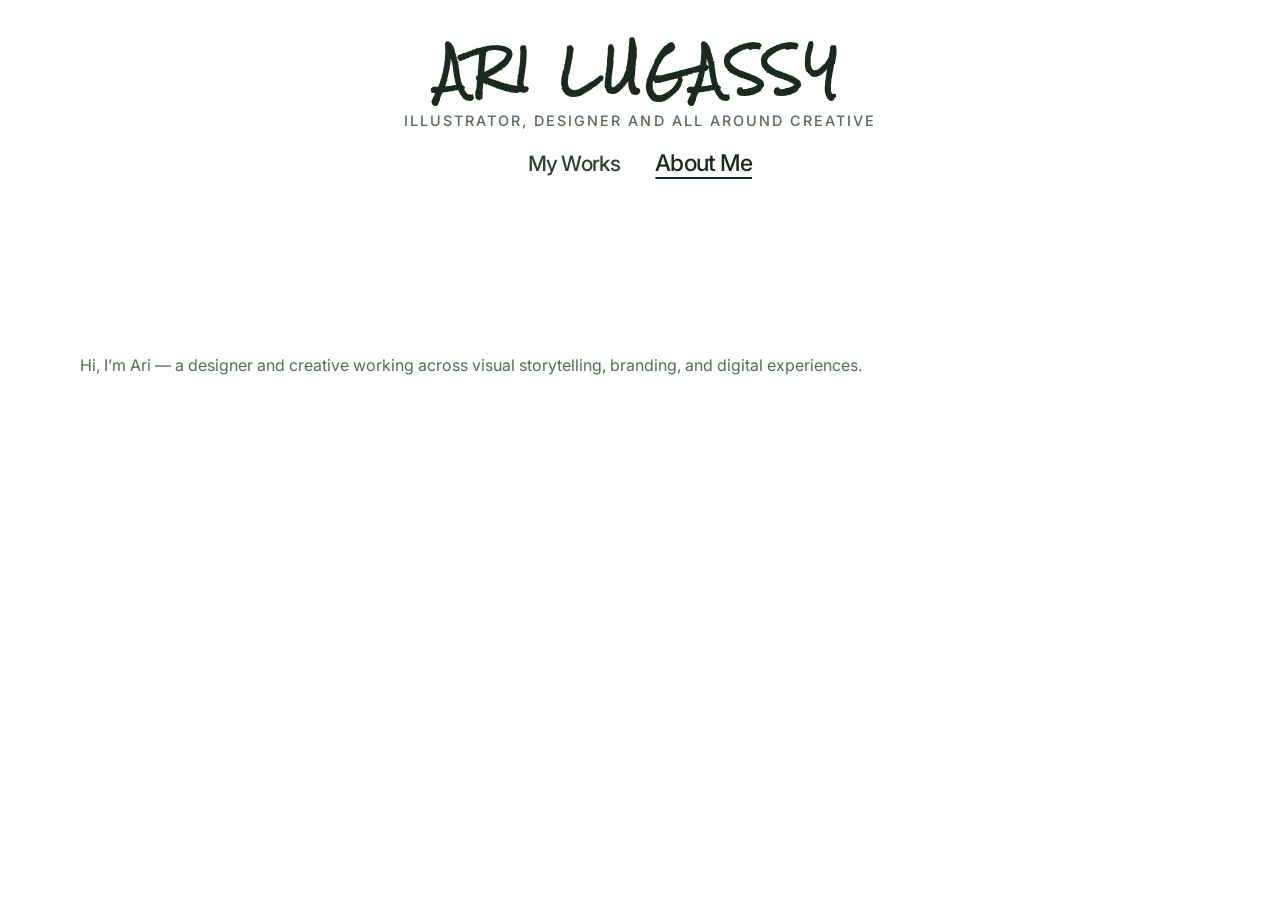
==== about.html @ 33f7a7a1 "initial" ====
<!DOCTYPE html>
<html lang="en">
<head>
  <meta charset="UTF-8" />
  <meta name="viewport" content="width=device-width, initial-scale=1.0" />
  <title>About Me | Ari Lugassy</title>
  <link rel="preconnect" href="https://fonts.googleapis.com">
  <link rel="preconnect" href="https://fonts.gstatic.com" crossorigin>
  <link href="https://fonts.googleapis.com/css2?family=Cormorant+Garamond:wght@500;600;700&family=Inter:wght@400;500;600;700&family=Rock+Salt&display=swap" rel="stylesheet">
  <link rel="stylesheet" href="styles.css?v=2" />
</head>
<body>
  <main>
    <section class="hero" id="home">
      <div class="container hero-content">
        <h1 class="hero-heading">Ari Lugassy</h1>
        <p class="hero-subtitle">Illustrator, Designer and All Around Creative</p>
        <div class="nav-labels" aria-label="Portfolio sections">
          <a href="index.html#works" class="works-label">My Works</a>
          <a href="about.html" class="about-label is-active">About Me</a>
        </div>
      </div>
    </section>

    <section class="section section-alt">
      <div class="container">
        <div class="about-content">
          <p>Hi, I’m Ari — a designer and creative working across visual storytelling, branding, and digital experiences.</p>
        </div>
      </div>
    </section>
  </main>

  <script src="script.js?v=3"></script>
</body>
</html>
---- styles.css ----
:root {
  color-scheme: light;
  --bg: #ffffff;
  --surface: #f7faf8;
  --surface-alt: #edf3ee;
  --text: #1a2a1d;
  --muted: #556b58;
  --accent: #2cba70;
  --accent-2: #1e8f51;
  --border: rgba(0, 0, 0, 0.08);
}

* {
  box-sizing: border-box;
}

html,
body {
  margin: 0;
  min-height: 100%;
  font-family: Inter, system-ui, -apple-system, BlinkMacSystemFont, "Segoe UI", sans-serif;
  background: #ffffff;
  color: var(--text);
}

img,
svg {
  max-width: 100%;
}

button,
a {
  font: inherit;
}

a {
  color: var(--accent);
  text-decoration: none;
}

.container {
  width: min(1120px, calc(100% - 2rem));
  margin: 0 auto;
}

.hero {
  padding: 3.2rem 0 4.5rem;
}

.hero-content {
  max-width: 1000px;
  margin: 0 auto;
  text-align: center;
}

.nav-labels {
  display: flex;
  justify-content: center;
  align-items: center;
  gap: 2.2rem;
  margin-top: 1.25rem;
}

.hero-subtitle {
  margin: 1.15rem auto 0;
  font-size: 0.9rem;
  line-height: 1.5;
  letter-spacing: 0.14em;
  text-transform: uppercase;
  color: var(--muted);
  font-weight: 500;
}

.social-icons {
  display: flex;
  justify-content: center;
  align-items: center;
  gap: 1rem;
  margin-top: 0.85rem;
  color: var(--text);
}

.social-icons span,
.social-icons a {
  display: inline-flex;
  color: inherit;
  text-decoration: none;
  transition: transform 0.25s ease, opacity 0.25s ease, color 0.25s ease, filter 0.25s ease;
}

.social-icons a:hover {
  opacity: 1;
  color: var(--accent-2);
  filter: drop-shadow(0 0 14px rgba(44, 186, 112, 0.55));
  transform: scale(1.04);
}

.social-icons svg {
  display: block;
  width: 2.5rem;
  height: 2.5rem;
}

.social-icons span:first-child svg,
.social-icons a:first-child svg {
  fill: none;
  stroke: currentColor;
  stroke-width: 1.8;
}

.social-icons .social-icon-dot {
  fill: currentColor;
  stroke: none;
}

.social-icons span:last-child svg,
.social-icons a:last-child svg {
  fill: currentColor;
}

h1 {
  font-size: clamp(2.6rem, 3.5vw, 4.5rem);
  line-height: 0.98;
  font-family: "Cormorant Infant", Georgia, serif;
  letter-spacing: 0.01em;
  text-transform: uppercase;
}

.nav-labels a {
  font-size: clamp(1rem, 1.65vw, 1.55rem);
  line-height: 1;
  letter-spacing: -0.04em;
  font-weight: 500;
  color: var(--text);
  text-decoration: none;
  transition: transform 0.25s ease, text-decoration-color 0.25s ease, font-size 0.25s ease, opacity 0.25s ease, color 0.25s ease, text-shadow 0.25s ease;
  opacity: 0.9;
}

.nav-labels a.is-active {
  text-decoration: underline;
  text-decoration-thickness: 1.5px;
  text-underline-offset: 0.28em;
  font-size: clamp(1.05rem, 1.8vw, 1.65rem);
  opacity: 1;
}

.nav-labels a:hover {
  opacity: 1;
  color: var(--accent-2);
  text-shadow: 0 0 14px rgba(44, 186, 112, 0.55);
  transform: scale(1.04);
}

.nav-labels a.about-label:hover {
  font-size: clamp(1.05rem, 1.8vw, 1.65rem);
}

.about-placeholder {
  min-height: 0;
}

.eyebrow {
  text-transform: uppercase;
  letter-spacing: 0.24em;
  color: var(--accent);
  font-size: 0.78rem;
  margin-bottom: 1rem;
}

h1,
h2,
h3 {
  margin: 0;
}

h1 {
  font-size: clamp(2.6rem, 3.5vw, 4.5rem);
  line-height: 0.98;
}

h1 span {
  color: var(--accent);
}

p {
  color: var(--muted);
  line-height: 1.75;
}

.button {
  display: inline-flex;
  align-items: center;
  justify-content: center;
  padding: 0.95rem 1.55rem;
  border-radius: 999px;
  background: linear-gradient(135deg, var(--accent), var(--accent-2));
  color: #ffffff;
  font-weight: 700;
  border: none;
  box-shadow: 0 18px 40px rgba(44, 186, 112, 0.18);
  margin-top: 1.75rem;
}


.button-secondary {
  background: rgba(255, 255, 255, 0.06);
  color: var(--text);
  border: 1px solid rgba(255, 255, 255, 0.08);
}

.section {
  padding: 5.5rem 0 4.5rem;
}

.section-alt {
  background: #ffffff;
}

.section-header {
  max-width: 720px;
  margin-bottom: 1.4rem;
}

.cards,
.project-list {
  display: grid;
  gap: 1.5rem;
}

.card,
.project-card {
  padding: 1.75rem;
  border: 1px solid var(--border);
  border-radius: 24px;
  background: rgba(255, 255, 255, 0.03);
}

.card h3,
.project-card h3 {
  margin-bottom: 0.95rem;
}

.works-grid {
  display: grid;
  grid-template-columns: repeat(4, minmax(0, 1fr));
  gap: 2.5rem;
}

@media (min-width: 1151px) {
  .works-grid {
    display: flex;
    flex-wrap: wrap;
    justify-content: center;
  }

  .works-grid > .work-slot {
    flex: 0 1 calc((100% - 7.5rem) / 4);
  }
}

@media (max-width: 1150px) {
  .works-grid {
    grid-template-columns: repeat(2, minmax(0, 1fr));
  }
}

@media (max-width: 720px) {
  .works-grid {
    grid-template-columns: minmax(0, 1fr);
    width: min(100%, 560px);
    margin-inline: auto;
    justify-items: center;
  }
}

.work-slot,
.work-slot * {
  box-shadow: none !important;
  text-shadow: none !important;
  filter: none !important;
}

.work-slot {
  min-width: 0;
  background: transparent !important;
  border: none !important;
  border-radius: 0 !important;
  overflow: visible;
  transition: transform 0.25s ease;
  box-shadow: none !important;
  transform: none !important;
}

.work-slot:hover {
  transform: scale(1.02) !important;
  border-color: var(--border) !important;
}

.work-preview {
  aspect-ratio: 16 / 10;
  background: transparent;
  display: flex;
  align-items: center;
  justify-content: center;
  border: none;
  border-bottom: none;
  outline: none;
  appearance: none;
  -webkit-appearance: none;
  position: relative;
  padding: 0;
  transition: transform 0.25s ease, box-shadow 0.25s ease;
  transform-origin: center;
}

.work-slot:hover .work-preview {
  transform: scale(1.02);
}

.slot-placeholder {
  font-size: 0.9rem;
  font-weight: 500;
  color: var(--muted);
}

.work-slot-placeholder {
  cursor: default;
}

.work-slot-placeholder:hover {
  transform: none !important;
}

.placeholder-preview,
.work-slot-placeholder:hover .work-preview {
  transform: none !important;
}

.placeholder-preview {
  border: 1px dashed rgba(26, 42, 29, 0.2);
  background: var(--surface);
  color: var(--muted);
  font-size: 0.9rem;
}

.work-info {
  padding: 1rem 0.5rem 0;
  text-align: center;
}

.work-info h3 {
  margin: 0;
  font-size: 1.2rem;
}

.work-info p {
  display: none;
  margin: 0;
  font-size: 0.95rem;
  color: var(--muted);
}

.work-info .work-subtitle {
  display: block;
  margin-top: 0.2rem;
  font-size: 0.85rem;
}

.hero-heading {
  font-family: 'Rock Salt', cursive;
  font-weight: 600;
  letter-spacing: 0.12em;
  font-size: clamp(1.75rem, 4vw, 2.75rem);
  margin: 0;
  line-height: 0.92;
  color: var(--text);
  white-space: nowrap;
}

.contact-section {
  display: flex;
  align-items: flex-start;
  justify-content: space-between;
  gap: 2rem;
}

.site-footer {
  margin-top: 10rem;
  padding: 1.75rem 0;
  border-top: 1px solid rgba(255, 255, 255, 0.04);
}

.project-page {
  min-height: 100vh;
  background: #ffffff;
}

.project-page .hero {
  padding: 2rem 0 2.5rem;
}

.project-page .hero-heading {
  font-size: 2.5rem;
}

.project-page .hero-subtitle {
  margin-top: 0.65rem;
  font-size: 0.68rem;
}

.project-page .nav-labels {
  gap: 1.75rem;
  margin-top: 1.25rem;
}

.project-page .nav-labels a,
.project-page .nav-labels a.is-active,
.project-page .nav-labels a.about-label:hover {
  font-size: 1.15rem;
}

.project-shell {
  min-height: 100vh;
  display: flex;
  align-items: flex-start;
  justify-content: center;
  padding: 0 1rem 2rem;
  background: #ffffff;
}

.project-window {
  width: min(100%, 1500px);
  margin: 0 auto;
  background: #ffffff;
}

.project-caption {
  color: var(--accent);
  font-size: 0.72rem;
  font-weight: 700;
  letter-spacing: 0.18em;
  text-transform: uppercase;
}

.project-info {
  width: 100%;
  margin-top: 0;
  margin-bottom: 1.5rem;
  text-align: center;
}

.project-kicker {
  margin: 0 0 0.7rem;
  color: var(--accent);
  font-size: 0.72rem;
  font-weight: 700;
  letter-spacing: 0.18em;
  text-transform: uppercase;
}

.project-info h1 {
  margin: 0 auto 0.7rem auto;
  font-size: clamp(2.35rem, 5vw, 4.1rem);
  line-height: 0.96;
  letter-spacing: -0.04em;
  text-align: center;
}

.project-info p {
  margin: 0 auto;
  color: var(--muted);
  font-size: 0.95rem;
  line-height: 1.7;
  letter-spacing: 0.04em;
  text-transform: none;
  text-align: center;
}

.project-info .project-team-credit {
  margin-top: 0.4rem;
  font-size: 0.9rem;
}

.project-subtext {
  margin: 0.75rem auto 1.4rem auto;
  color: var(--muted);
  font-size: 1rem;
  line-height: 1.7;
  letter-spacing: 0.02em;
  text-align: center;
  max-width: 760px;
}

.gallery-panel,
.gallery-panel * {
  box-shadow: none !important;
  text-shadow: none !important;
  filter: none !important;
}

.gallery-panel {
  position: relative;
  z-index: 1;
  width: min(100%, 1500px);
  margin: 0 auto;
  display: flex !important;
  flex-direction: column !important;
  align-items: flex-start;
  gap: 1rem;
  background: transparent !important;
  background-color: transparent !important;
  background-image: none !important;
  border-radius: 0;
  padding: 0 0 1.5rem;
  box-shadow: none !important;
  border: none;
  transform: none !important;
}

.project-image-list {
  display: grid;
  gap: 1.1rem;
  width: 100%;
}

.project-image-list-two-column {
  grid-template-columns: repeat(2, minmax(0, 1fr));
}

@media (max-width: 720px) {
  .project-image-list-two-column {
    grid-template-columns: 1fr;
  }
}

.project-image-card {
  margin: 0;
  overflow: hidden;
  border-radius: 20px;
  border: none;
  background: #f8faf8;
  box-shadow: 0 18px 40px rgba(17, 28, 20, 0.04);
}

.project-embed-card {
  background: linear-gradient(180deg, rgba(246, 249, 247, 0.9), rgba(255, 255, 255, 1));
  border: 1px solid rgba(0, 0, 0, 0.06);
}

.project-image-card iframe {
  display: block;
  width: 100%;
  height: 760px;
  border: 0;
  background: #ffffff;
}

.project-embed-large iframe {
  height: 760px;
}

.project-image-card img {
  display: block;
  width: 100%;
  max-height: 72vh;
  object-fit: contain;
  background: #ffffff;
  cursor: zoom-in;
}

.project-image-card img:focus-visible {
  outline: 3px solid var(--accent-2);
  outline-offset: 3px;
}

.project-lightbox {
  position: fixed;
  width: min(92vw, 1300px);
  max-width: none;
  max-height: 92vh;
  padding: 3.5rem 1rem 1rem;
  overflow: visible;
  border: 0;
  background: transparent;
}

.project-lightbox::backdrop {
  background: rgba(12, 17, 14, 0.82);
}

.project-lightbox img {
  display: block;
  width: auto;
  height: auto;
  max-width: 100%;
  max-height: calc(92vh - 4.5rem);
  margin: auto;
  object-fit: contain;
  box-shadow: 0 20px 60px rgba(0, 0, 0, 0.35);
}

.project-lightbox-close {
  position: absolute;
  top: 0.5rem;
  right: 0.5rem;
  display: inline-flex;
  align-items: center;
  justify-content: center;
  width: 44px;
  height: 44px;
  padding: 0;
  border: 1px solid rgba(255, 255, 255, 0.55);
  border-radius: 4px;
  color: #ffffff;
  background: rgba(0, 0, 0, 0.25);
  font-size: 1.6rem;
  cursor: pointer;
}

.project-lightbox-close:focus-visible {
  outline: 2px solid #ffffff;
  outline-offset: 3px;
}

.project-image-card-compact {
  width: min(100%, 560px);
  margin-inline: auto;
  border: 1px solid rgba(26, 42, 29, 0.18);
  box-shadow: 0 10px 28px rgba(0, 0, 0, 0.3) !important;
}

.project-image-card-compact img {
  max-height: 50vh;
}

.project-image-section {
  grid-column: 1 / -1;
  width: 100%;
  margin-top: 4rem;
}

.project-image-section h2 {
  margin: 0 0 1.75rem;
  text-align: center;
  font-family: "Cormorant Garamond", Georgia, serif;
  font-size: 2rem;
}

.project-poster-grid {
  display: grid;
  grid-template-columns: repeat(3, minmax(0, 1fr));
  align-items: start;
  gap: clamp(0.35rem, 1.5vw, 1.5rem);
}

.poster-carousel-controls {
  display: none;
}

.project-poster-card {
  overflow: visible;
  border: 0;
  border-radius: 0;
  background: transparent;
}

.project-poster-card img {
  width: 100%;
  height: auto;
  max-height: none;
  object-fit: contain;
}

.project-image-section-always-carousel .poster-carousel {
  position: relative;
  width: min(100%, 560px, 72vh);
  aspect-ratio: 1;
  margin-inline: auto;
  overflow: hidden;
  touch-action: pan-y;
  box-shadow: 0 12px 26px rgba(17, 28, 20, 0.24) !important;
}

.project-image-section-always-carousel {
  display: grid;
  grid-template-columns: repeat(3, minmax(0, 1fr));
  align-items: start;
  column-gap: clamp(1rem, 4vw, 3rem);
}

.project-image-section-always-carousel > h2 {
  grid-column: 1 / -1;
}

.instagram-carousel-column {
  min-width: 0;
}

.project-image-section-always-carousel .project-poster-grid {
  display: block;
  width: 100%;
  height: 100%;
}

.project-image-section-always-carousel .project-poster-card,
.project-image-section-always-carousel .poster-carousel-slide {
  width: 100%;
  height: 100%;
}

.project-image-section-always-carousel .poster-carousel-slide {
  display: none;
}

.project-image-section-always-carousel .poster-carousel-slide.is-active,
.project-image-section-always-carousel .poster-carousel-slide.is-leaving,
.project-image-section-always-carousel .poster-carousel-slide.is-entering {
  display: block;
}

.project-image-section-always-carousel .project-poster-card img {
  width: 100%;
  height: 100%;
  max-height: none;
  object-fit: contain;
}

.project-image-section-always-carousel .poster-carousel-controls {
  display: flex;
  align-items: center;
  justify-content: center;
  gap: 1.5rem;
  width: min(100%, 560px, 72vh);
  margin: 1rem auto 0;
}

.project-image-section-always-carousel .poster-carousel-arrow {
  display: inline-flex;
  align-items: center;
  justify-content: center;
  width: 44px;
  height: 44px;
  padding: 0;
  color: var(--text);
  background: #ffffff;
  border: 1px solid var(--border);
  border-radius: 4px;
  font-size: 1.25rem;
  cursor: pointer;
}

.project-image-section-always-carousel .poster-carousel-arrow:focus-visible {
  outline: 2px solid var(--accent-2);
  outline-offset: 3px;
}

.poster-carousel-arrow {
  transition: transform 0.25s ease, color 0.25s ease, background-color 0.25s ease, border-color 0.25s ease, box-shadow 0.25s ease, text-shadow 0.25s ease;
}

.poster-carousel-arrow:hover {
  color: var(--accent-2);
  background: rgba(44, 186, 112, 0.12);
  border-color: var(--accent-2);
  text-shadow: 0 0 14px rgba(44, 186, 112, 0.55);
  transform: translateY(-2px) scale(1.06);
  box-shadow: 0 5px 14px rgba(44, 186, 112, 0.2);
}

.gallery-panel .poster-carousel-arrow:hover {
  text-shadow: 0 0 14px rgba(44, 186, 112, 0.55) !important;
  box-shadow: 0 5px 14px rgba(44, 186, 112, 0.2) !important;
}

.poster-carousel-arrow:active {
  transform: scale(0.96);
}

.project-image-section-always-carousel .poster-carousel-status {
  min-width: 3.5rem;
  color: var(--muted);
  font-size: 0.9rem;
  text-align: center;
}

.project-image-section-always-carousel .poster-carousel-slide.is-leaving {
  position: relative;
}

.project-image-section-always-carousel .poster-carousel-slide.is-entering {
  z-index: 1;
}

.project-image-section-always-carousel .poster-carousel-slide.move-next.is-entering {
  animation: instagram-slide-enter-from-right 0.32s cubic-bezier(0.22, 0.68, 0, 1) both;
}

.project-image-section-always-carousel .poster-carousel-slide.move-next.is-leaving {
  animation: instagram-slide-exit-to-left 0.32s cubic-bezier(0.22, 0.68, 0, 1) both;
}

.project-image-section-always-carousel .poster-carousel-slide.move-previous.is-entering {
  animation: instagram-slide-enter-from-left 0.32s cubic-bezier(0.22, 0.68, 0, 1) both;
}

.project-image-section-always-carousel .poster-carousel-slide.move-previous.is-leaving {
  animation: instagram-slide-exit-to-right 0.32s cubic-bezier(0.22, 0.68, 0, 1) both;
}

@keyframes instagram-slide-enter-from-right {
  from { transform: translateX(100%); }
  to { transform: translateX(0); }
}

@keyframes instagram-slide-exit-to-left {
  from { transform: translateX(0); }
  to { transform: translateX(-100%); }
}

@keyframes instagram-slide-enter-from-left {
  from { transform: translateX(-100%); }
  to { transform: translateX(0); }
}

@keyframes instagram-slide-exit-to-right {
  from { transform: translateX(0); }
  to { transform: translateX(100%); }
}

@media (min-width: 721px) {
  .project-poster-card img {
    box-shadow: 0 4px 14px rgba(26, 42, 29, 0.16) !important;
  }

  .project-image-section-hats .project-poster-grid {
    gap: clamp(2rem, 5vw, 3.75rem);
  }

  .project-image-section-hats .project-poster-card img {
    width: 110%;
    max-width: none;
    margin-inline: -5%;
  }
}

.project-recommendations {
  width: 100%;
  margin: 8rem auto 2rem;
  padding: 0 1.4rem;
}

.project-recommendations h2 {
  margin: 0 0 2rem;
  text-align: center;
  font-family: "Cormorant Garamond", Georgia, serif;
  font-size: 2rem;
}

.recommendation-grid {
  display: flex;
  align-items: flex-start;
  justify-content: space-between;
  gap: 2.5rem;
}

.recommendation-card {
  min-width: 0;
  flex: 0 1 auto;
}

.recommendation-link {
  display: block;
  width: fit-content;
  max-width: 100%;
  margin: 0 auto;
  color: var(--text);
  text-decoration: none;
}

.recommendation-link:focus-visible {
  outline: 2px solid var(--accent-2);
  outline-offset: 4px;
}

.recommendation-preview {
  display: flex;
  align-items: center;
  justify-content: center;
  width: fit-content;
  max-width: min(30vw, 453px);
  height: 320px;
  margin: 0 auto;
}

.recommendation-preview img {
  display: block;
  width: auto;
  height: 100%;
  max-width: 100%;
  object-fit: contain;
  transition: transform 0.2s ease;
}

.recommendation-preview-placeholder {
  width: min(100%, 280px);
  padding: 1.5rem;
  border: 1px dashed rgba(26, 42, 29, 0.2);
  background: var(--surface);
  color: var(--muted);
  text-align: center;
}

.recommendation-link:hover .recommendation-preview img {
  transform: scale(1.02);
}

.recommendation-link h3 {
  padding: 0.9rem 0.3rem 0;
  text-align: center;
  font-size: 1.1rem;
}

.recommendation-link:hover h3 {
  color: var(--accent-2);
}

@media (max-width: 1150px) {
  .recommendation-grid {
    display: grid;
    grid-template-columns: repeat(2, minmax(0, 1fr));
  }

  .recommendation-link,
  .recommendation-preview {
    width: 100%;
    max-width: none;
  }

  .recommendation-preview img {
    width: 100%;
  }
}

@media (min-width: 721px) and (max-width: 1150px) {
  .recommendation-card:last-child:nth-child(odd) {
    grid-column: 1 / -1;
    width: calc((100% - 2.5rem) / 2);
    justify-self: center;
  }
}

@media (max-width: 720px) {
  .project-image-section-always-carousel {
    grid-template-columns: minmax(0, 1fr);
  }

  .project-image-section-always-carousel .instagram-carousel-column + .instagram-carousel-column {
    margin-top: 2rem;
  }

  .gallery-panel {
    padding: 1.1rem 0.9rem 1rem;
  }

  .project-recommendations {
    margin-top: 5rem;
    padding: 0 0.9rem;
  }

  .recommendation-grid {
    grid-template-columns: minmax(0, 1fr);
    width: min(100%, 560px);
    margin-inline: auto;
  }

  .recommendation-preview {
    height: min(320px, calc(100vw - 2rem));
  }

  .project-poster-grid {
    display: block;
    width: min(100%, 560px);
    margin-inline: auto;
  }

  .poster-carousel {
    position: relative;
    width: min(84%, 35vh, 450px);
    margin-inline: auto;
    overflow: hidden;
    touch-action: pan-y;
    box-shadow: 0 4px 14px rgba(26, 42, 29, 0.16) !important;
  }

  .project-image-section-hats .poster-carousel,
  .project-image-section-hats .poster-carousel-controls {
    width: min(92.4%, 38.5vh, 495px);
  }

  .poster-carousel-slide {
    display: none;
    width: 100%;
  }

  .poster-carousel-slide.is-active {
    display: block;
  }

  .poster-carousel-slide.is-leaving,
  .poster-carousel-slide.is-entering {
    display: block;
  }

  .poster-carousel-slide.is-leaving {
    position: relative;
  }

  .poster-carousel-slide.is-entering {
    z-index: 1;
  }

  .poster-carousel-slide.move-next.is-entering {
    animation: poster-enter-from-right 0.32s cubic-bezier(0.22, 0.68, 0, 1) both;
  }

  .poster-carousel-slide.move-next.is-leaving {
    animation: poster-exit-to-left 0.32s cubic-bezier(0.22, 0.68, 0, 1) both;
  }

  .poster-carousel-slide.move-previous.is-entering {
    animation: poster-enter-from-left 0.32s cubic-bezier(0.22, 0.68, 0, 1) both;
  }

  .poster-carousel-slide.move-previous.is-leaving {
    animation: poster-exit-to-right 0.32s cubic-bezier(0.22, 0.68, 0, 1) both;
  }

  @keyframes poster-enter-from-right {
    from { transform: translateX(100%); }
    to { transform: translateX(0); }
  }

  @keyframes poster-exit-to-left {
    from { transform: translateX(0); }
    to { transform: translateX(-100%); }
  }

  @keyframes poster-enter-from-left {
    from { transform: translateX(-100%); }
    to { transform: translateX(0); }
  }

  @keyframes poster-exit-to-right {
    from { transform: translateX(0); }
    to { transform: translateX(100%); }
  }

  .poster-carousel-controls {
    display: flex;
    align-items: center;
    justify-content: center;
    gap: 1.5rem;
    width: min(84%, 35vh, 450px);
    margin: 1rem auto 0;
  }

  .poster-carousel-arrow {
    display: inline-flex;
    align-items: center;
    justify-content: center;
    width: 44px;
    height: 44px;
    padding: 0;
    color: var(--text);
    background: #ffffff;
    border: 1px solid var(--border);
    border-radius: 4px;
    font-size: 1.25rem;
    cursor: pointer;
  }

  .poster-carousel-arrow:focus-visible {
    outline: 2px solid var(--accent-2);
    outline-offset: 3px;
  }

  .poster-carousel-status {
    min-width: 3.5rem;
    color: var(--muted);
    font-size: 0.9rem;
    text-align: center;
  }

  .project-meta {
    grid-template-columns: 1fr;
  }

  .project-image-card iframe {
    height: 540px;
  }

  .project-embed-large iframe {
    height: 620px;
  }
}

@media (max-width: 840px) {
  .contact-section {
    flex-direction: column;
    align-items: stretch;
  }
}

@media (max-width: 720px) {
  .hero-heading {
    font-size: clamp(1.05rem, 7vw, 1.75rem);
  }

  .hero-subtitle {
    font-size: 0.65rem;
  }

  .project-page .hero-heading {
    font-size: 2.3rem;
  }

  .nav-labels {
    flex-direction: column;
    gap: 0.8rem;
    margin-top: 1.5rem;
  }

  .project-page .nav-labels {
    gap: 0.8rem;
    margin-top: 1rem;
  }

  .header-inner {
    flex-wrap: wrap;
  }

  .nav-toggle {
    display: flex;
  }

  .site-nav {
    width: 100%;
    flex-direction: column;
    align-items: start;
    gap: 1rem;
    margin-top: 1rem;
    display: none;
  }

  .site-nav.active {
    display: flex;
  }

  .cards,
  .project-list {
    grid-template-columns: 1fr;
  }

  .gallery-panel {
    width: min(100%, 720px);
  }

  .gallery-stage img {
    width: min(90vw, 720px);
    max-height: 64vh;
  }

  .gallery-thumb {
    width: 64px;
    height: 64px;
  }
}

@media (min-width: 481px) and (max-width: 720px) {
  .nav-labels {
    flex-direction: row;
    gap: 1.5rem;
  }
}

.work-slot {
  cursor: pointer;
}

.work-slot-placeholder {
  cursor: default;
}

.work-preview {
  width: 100%;
  padding: 0;
  border: none;
  background: transparent;
  cursor: pointer;
  height: 420px;
}

.placeholder-preview {
  cursor: default;
}

.cover-art {
  width: 100%;
  height: 100%;
  min-height: 240px;
  display: flex;
  align-items: center;
  justify-content: center;
  overflow: hidden;
}

.work-preview object,
.work-preview embed {
  width: 100%;
  height: 100%;
  min-height: 240px;
  display: block;
  border: none;
  background: #ffffff;
}

.cover-flock {
  background:
    radial-gradient(circle at 20% 20%, rgba(255,255,255,0.35), transparent 18%),
    linear-gradient(135deg, #e9f4ec 0%, #bedfc6 32%, #7bbf8e 100%);
  position: relative;
}

.cover-flock::before,
.cover-flock::after {
  content: "";
  position: absolute;
  width: 120px;
  height: 120px;
  border-radius: 50% 50% 45% 55%;
  background: rgba(20, 75, 48, 0.16);
  top: 18%;
}

.cover-flock::before {
  left: 18%;
  transform: rotate(-22deg);
}

.cover-flock::after {
  right: 18%;
  transform: rotate(22deg);
}

.cover-flock span {
  position: relative;
  z-index: 1;
  font-family: 'Grenze', serif;
  font-size: clamp(2.2rem, 4vw, 3.2rem);
  letter-spacing: 0.12em;
  color: #173d2d;
  text-transform: uppercase;
  text-align: center;
}

.work-preview img {
  width: 100%;
  height: 100%;
  object-fit: contain;
  display: block;
  border: none;
  outline: none;
  background: transparent;
}

.work-preview img {
  filter: drop-shadow(0 12px 16px rgba(17, 28, 20, 0.24)) !important;
}

.work-slot:hover .work-preview img {
  transform: scale(1.02);
}

@media (max-width: 720px) {
  .work-preview {
    height: min(420px, calc(100vw - 2rem));
  }
}

.gallery-panel {
  display: flex;
  flex-direction: column;
  align-items: center;
  gap: 1rem;
  width: min(100%, 980px);
}

.gallery-stage {
  width: 100%;
  background: rgba(255, 255, 255, 0.95);
  border-radius: 24px;
  padding: 1rem;
  box-shadow: 0 30px 90px rgba(0, 0, 0, 0.35);
}

.gallery-stage img {
  width: min(82vw, 860px);
  max-height: 72vh;
  object-fit: contain;
  border-radius: 16px;
  display: block;
  margin: 0 auto;
}

.gallery-reel {
  display: flex;
  justify-content: center;
  flex-wrap: wrap;
  gap: 0.75rem;
  width: 100%;
}

.gallery-thumb {
  width: 76px;
  height: 76px;
  padding: 0;
  border: 2px solid transparent;
  border-radius: 12px;
  overflow: hidden;
  background: rgba(255, 255, 255, 0.9);
  cursor: pointer;
  box-shadow: 0 10px 24px rgba(0, 0, 0, 0.16);
}

.gallery-thumb img {
  width: 100%;
  height: 100%;
  object-fit: cover;
  display: block;
}

.gallery-thumb.active {
  border-color: var(--accent);
  transform: translateY(-2px);
}

.gallery-close {
  position: absolute;
  top: -0.75rem;
  right: -0.75rem;
  border: none;
  background: rgba(255, 255, 255, 0.95);
  color: var(--text);
  width: 48px;
  height: 48px;
  border-radius: 999px;
  cursor: pointer;
  font-size: 1.4rem;
  box-shadow: 0 8px 24px rgba(0, 0, 0, 0.2);
  z-index: 2;
}

@media (max-width: 720px) {
  .gallery-stage img {
    width: min(90vw, 720px);
    max-height: 64vh;
  }

  .gallery-thumb {
    width: 64px;
    height: 64px;
  }
}

.gallery-modal {
  position: fixed;
  inset: 0;
  display: none;
  align-items: center;
  justify-content: center;
  z-index: 40;
  padding: 1.5rem;
}

.gallery-modal.open {
  display: flex;
}

.gallery-backdrop {
  position: absolute;
  inset: 0;
  background: rgba(5, 10, 14, 0.8);
  backdrop-filter: blur(8px);
}

.gallery-panel {
  position: relative;
  z-index: 1;
  width: min(100%, 980px);
  display: grid;
  grid-template-columns: auto 1fr auto;
  align-items: center;
  gap: 1rem;
}

.gallery-stage {
  background: rgba(255, 255, 255, 0.95);
  border-radius: 24px;
  padding: 1rem;
  box-shadow: 0 30px 90px rgba(0, 0, 0, 0.35);
}

.gallery-stage img {
  width: min(82vw, 860px);
  max-height: 78vh;
  object-fit: contain;
  border-radius: 16px;
  display: block;
}

.gallery-close,
.gallery-nav {
  border: none;
  background: rgba(255, 255, 255, 0.9);
  color: var(--text);
  width: 48px;
  height: 48px;
  border-radius: 999px;
  cursor: pointer;
  font-size: 1.4rem;
  box-shadow: 0 8px 24px rgba(0, 0, 0, 0.2);
}

.gallery-close {
  position: absolute;
  top: -0.75rem;
  right: -0.75rem;
  z-index: 2;
}

.gallery-nav {
  font-size: 1.2rem;
}

@media (max-width: 720px) {
  .gallery-panel {
    grid-template-columns: 1fr;
  }

  .gallery-nav-prev,
  .gallery-nav-next {
    position: absolute;
    bottom: 1rem;
  }

  .gallery-nav-prev {
    left: 1rem;
  }

  .gallery-nav-next {
    right: 1rem;
  }

  .gallery-stage img {
    width: min(90vw, 720px);
    max-height: 70vh;
  }
}
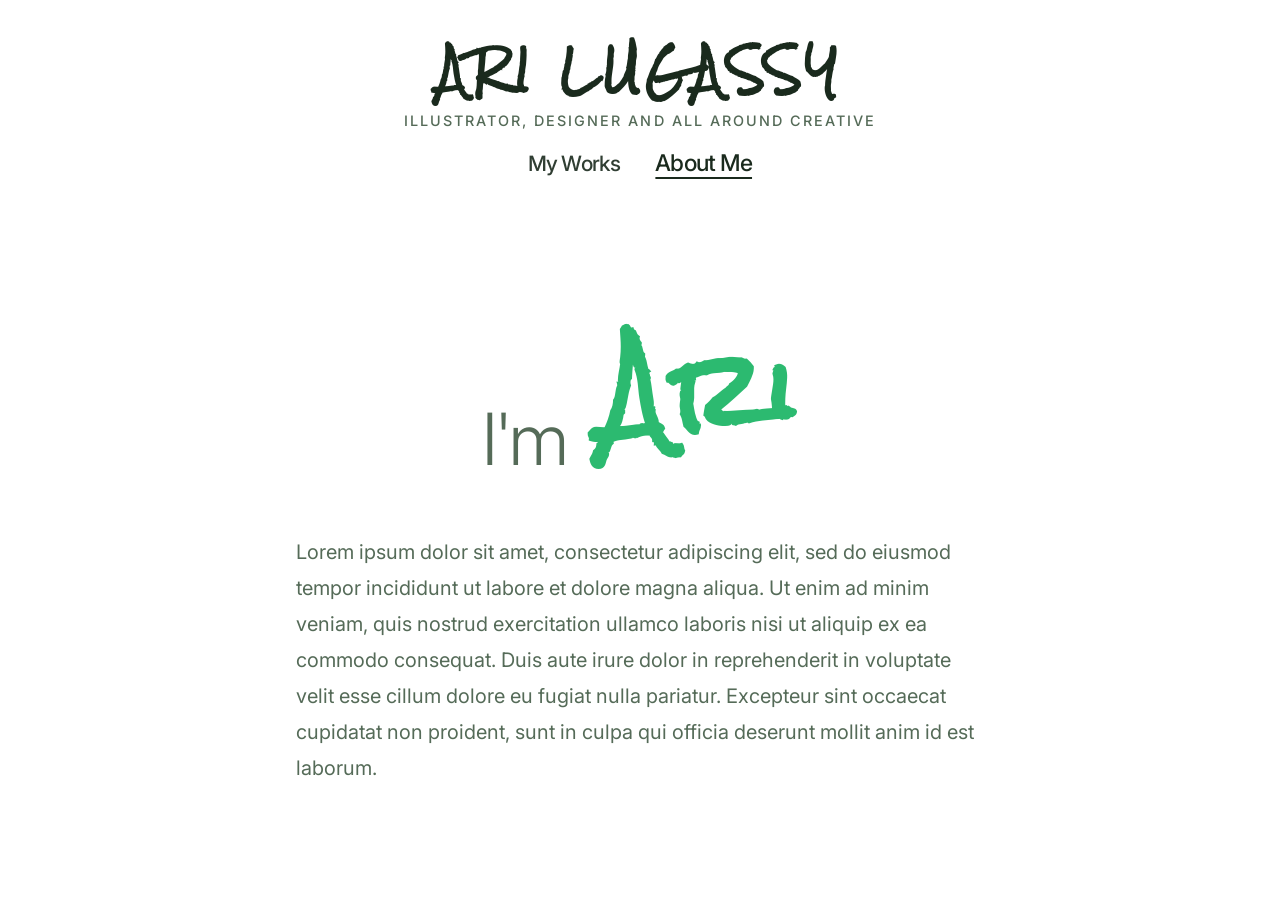
==== commit f5180c8f: "Insta and about me added insta link and started about me" ====
--- a/about.html
+++ b/about.html
@@ -25,7 +25,10 @@
     <section class="section section-alt">
       <div class="container">
         <div class="about-content">
-          <p>Hi, I’m Ari — a designer and creative working across visual storytelling, branding, and digital experiences.</p>
+          <h2 class="about-greeting">I'm <span class="large-ari">Ari</span></h2>
+          <p class="about-text">
+            Lorem ipsum dolor sit amet, consectetur adipiscing elit, sed do eiusmod tempor incididunt ut labore et dolore magna aliqua. Ut enim ad minim veniam, quis nostrud exercitation ullamco laboris nisi ut aliquip ex ea commodo consequat. Duis aute irure dolor in reprehenderit in voluptate velit esse cillum dolore eu fugiat nulla pariatur. Excepteur sint occaecat cupidatat non proident, sunt in culpa qui officia deserunt mollit anim id est laborum.
+          </p>
         </div>
       </div>
     </section>
--- a/styles.css
+++ b/styles.css
@@ -1466,4 +1466,41 @@
     width: min(90vw, 720px);
     max-height: 70vh;
   }
+}
+
+/* About Page Custom Styles */
+.about-content {
+  max-width: 720px;
+  margin: 0 auto;
+  padding: 0 1rem;
+}
+
+.about-greeting {
+  font-family: Inter, system-ui, -apple-system, BlinkMacSystemFont, "Segoe UI", sans-serif;
+  font-size: clamp(2.5rem, 6vw, 4.5rem);
+  font-weight: 300;
+  color: var(--muted);
+  line-height: 1.1;
+  margin: 0 0 3.5rem;
+  letter-spacing: -0.03em;
+  text-align: center;
+}
+
+.about-greeting .large-ari {
+  font-family: 'Rock Salt', cursive;
+  font-size: clamp(3.2rem, 9vw, 6.2rem);
+  font-weight: 600;
+  color: var(--accent);
+  display: inline-block;
+  margin-left: 1.25rem;
+  letter-spacing: 0.02em;
+  vertical-align: 0.35em;
+}
+
+.about-text {
+  font-family: Inter, system-ui, sans-serif;
+  font-size: clamp(1.05rem, 2vw, 1.25rem);
+  line-height: 1.8;
+  color: var(--muted);
+  font-weight: 400;
 }
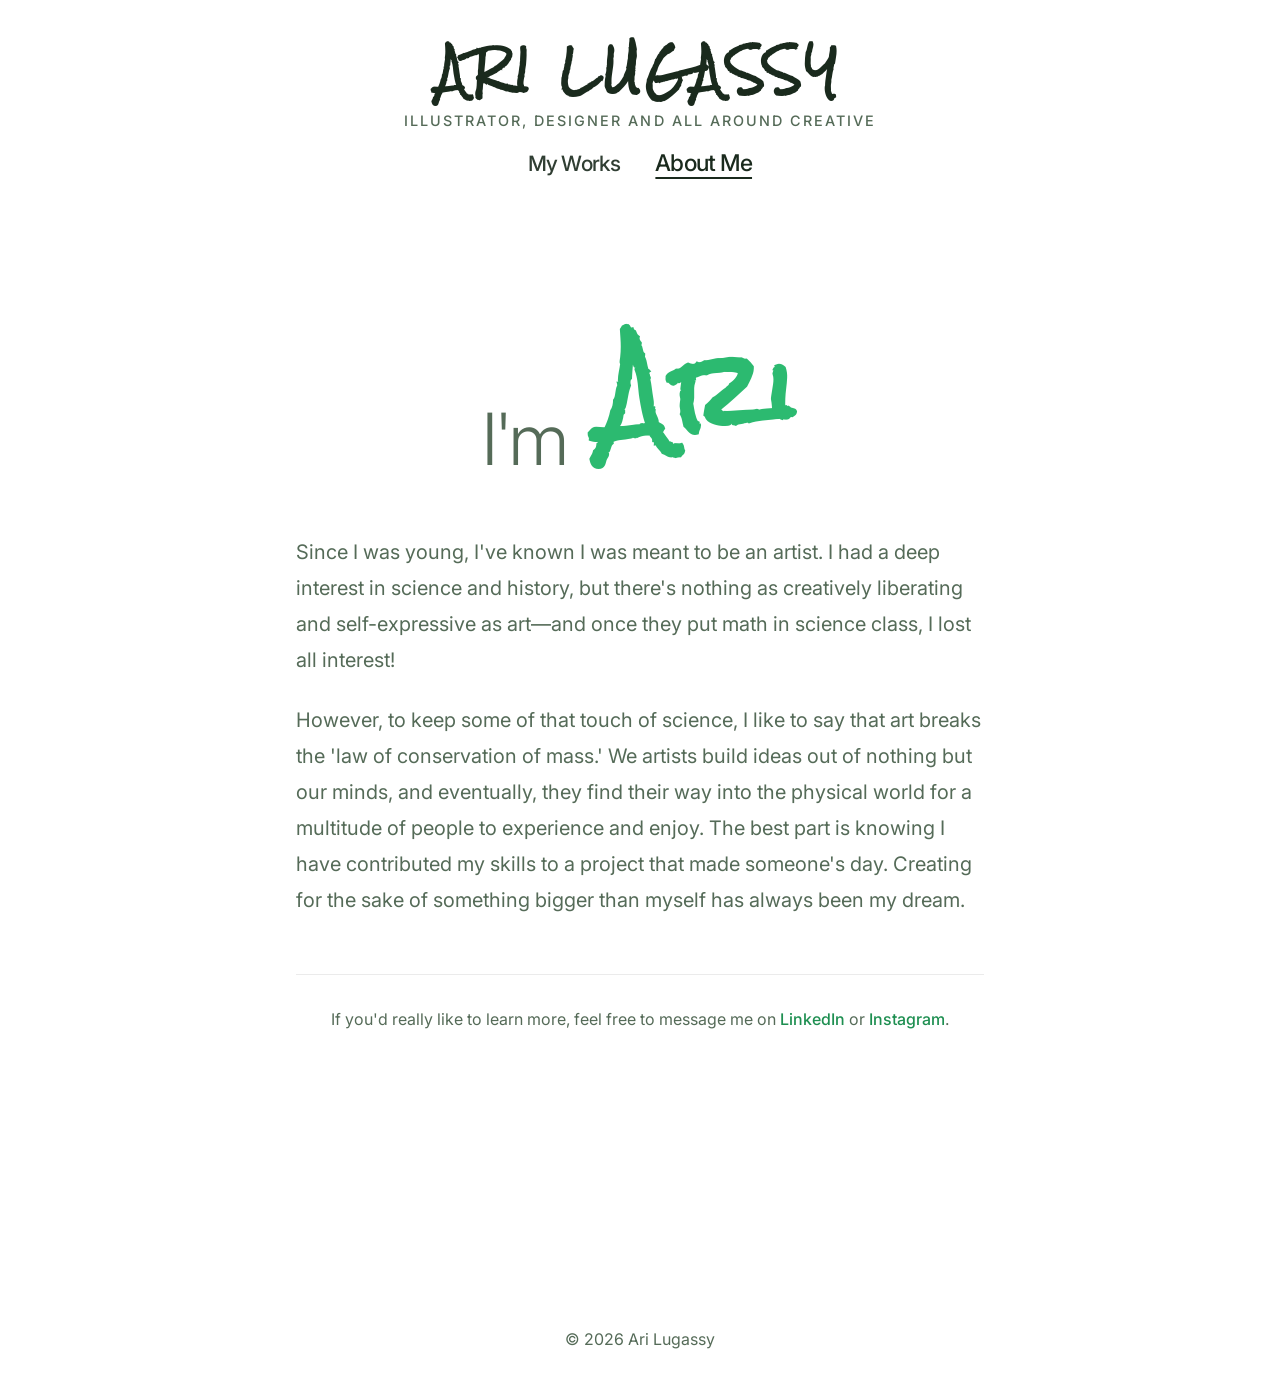
==== commit 1345c1a9: "finished about me about me is done i think its all done. we've done well. Thank you Jarvis" ====
--- a/about.html
+++ b/about.html
@@ -27,13 +27,25 @@
         <div class="about-content">
           <h2 class="about-greeting">I'm <span class="large-ari">Ari</span></h2>
           <p class="about-text">
-            Lorem ipsum dolor sit amet, consectetur adipiscing elit, sed do eiusmod tempor incididunt ut labore et dolore magna aliqua. Ut enim ad minim veniam, quis nostrud exercitation ullamco laboris nisi ut aliquip ex ea commodo consequat. Duis aute irure dolor in reprehenderit in voluptate velit esse cillum dolore eu fugiat nulla pariatur. Excepteur sint occaecat cupidatat non proident, sunt in culpa qui officia deserunt mollit anim id est laborum.
+            Since I was young, I've known I was meant to be an artist. I had a deep interest in science and history, but there's nothing as creatively liberating and self-expressive as art—and once they put math in science class, I lost all interest!
+          </p>
+          <p class="about-text">
+            However, to keep some of that touch of science, I like to say that art breaks the 'law of conservation of mass.' We artists build ideas out of nothing but our minds, and eventually, they find their way into the physical world for a multitude of people to experience and enjoy. The best part is knowing I have contributed my skills to a project that made someone's day. Creating for the sake of something bigger than myself has always been my dream.
+          </p>
+          <p class="about-cta">
+            If you'd really like to learn more, feel free to message me on <a href="https://www.linkedin.com/in/ari-lugassy-a45363339/" target="_blank" rel="noopener noreferrer">LinkedIn</a> or <a href="https://www.instagram.com/re_art5000?stkn=dDQ0amU3bGFodW8w&utm_source=qr" target="_blank" rel="noopener noreferrer">Instagram</a>.
           </p>
         </div>
       </div>
     </section>
   </main>
 
+  <footer class="site-footer">
+    <div class="container">
+      <p>© 2026 Ari Lugassy</p>
+    </div>
+  </footer>
+
   <script src="script.js?v=3"></script>
 </body>
 </html>
--- a/styles.css
+++ b/styles.css
@@ -389,6 +389,7 @@
   margin-top: 10rem;
   padding: 1.75rem 0;
   border-top: 1px solid rgba(255, 255, 255, 0.04);
+  text-align: center;
 }
 
 .project-page {
@@ -1503,4 +1504,32 @@
   line-height: 1.8;
   color: var(--muted);
   font-weight: 400;
+  margin: 0 0 1.5rem;
+}
+
+.about-text:last-child {
+  margin-bottom: 0;
+}
+
+.about-cta {
+  font-family: Inter, system-ui, sans-serif;
+  font-size: clamp(0.85rem, 1.5vw, 1rem);
+  line-height: 1.6;
+  color: var(--muted);
+  margin-top: 3.5rem;
+  border-top: 1px solid var(--border);
+  padding-top: 2rem;
+  text-align: center;
+}
+
+.about-cta a {
+  color: var(--accent-2);
+  font-weight: 500;
+  border-bottom: 1px solid transparent;
+  transition: border-color 0.2s ease, color 0.2s ease;
+}
+
+.about-cta a:hover {
+  color: var(--accent);
+  border-bottom-color: var(--accent);
 }
